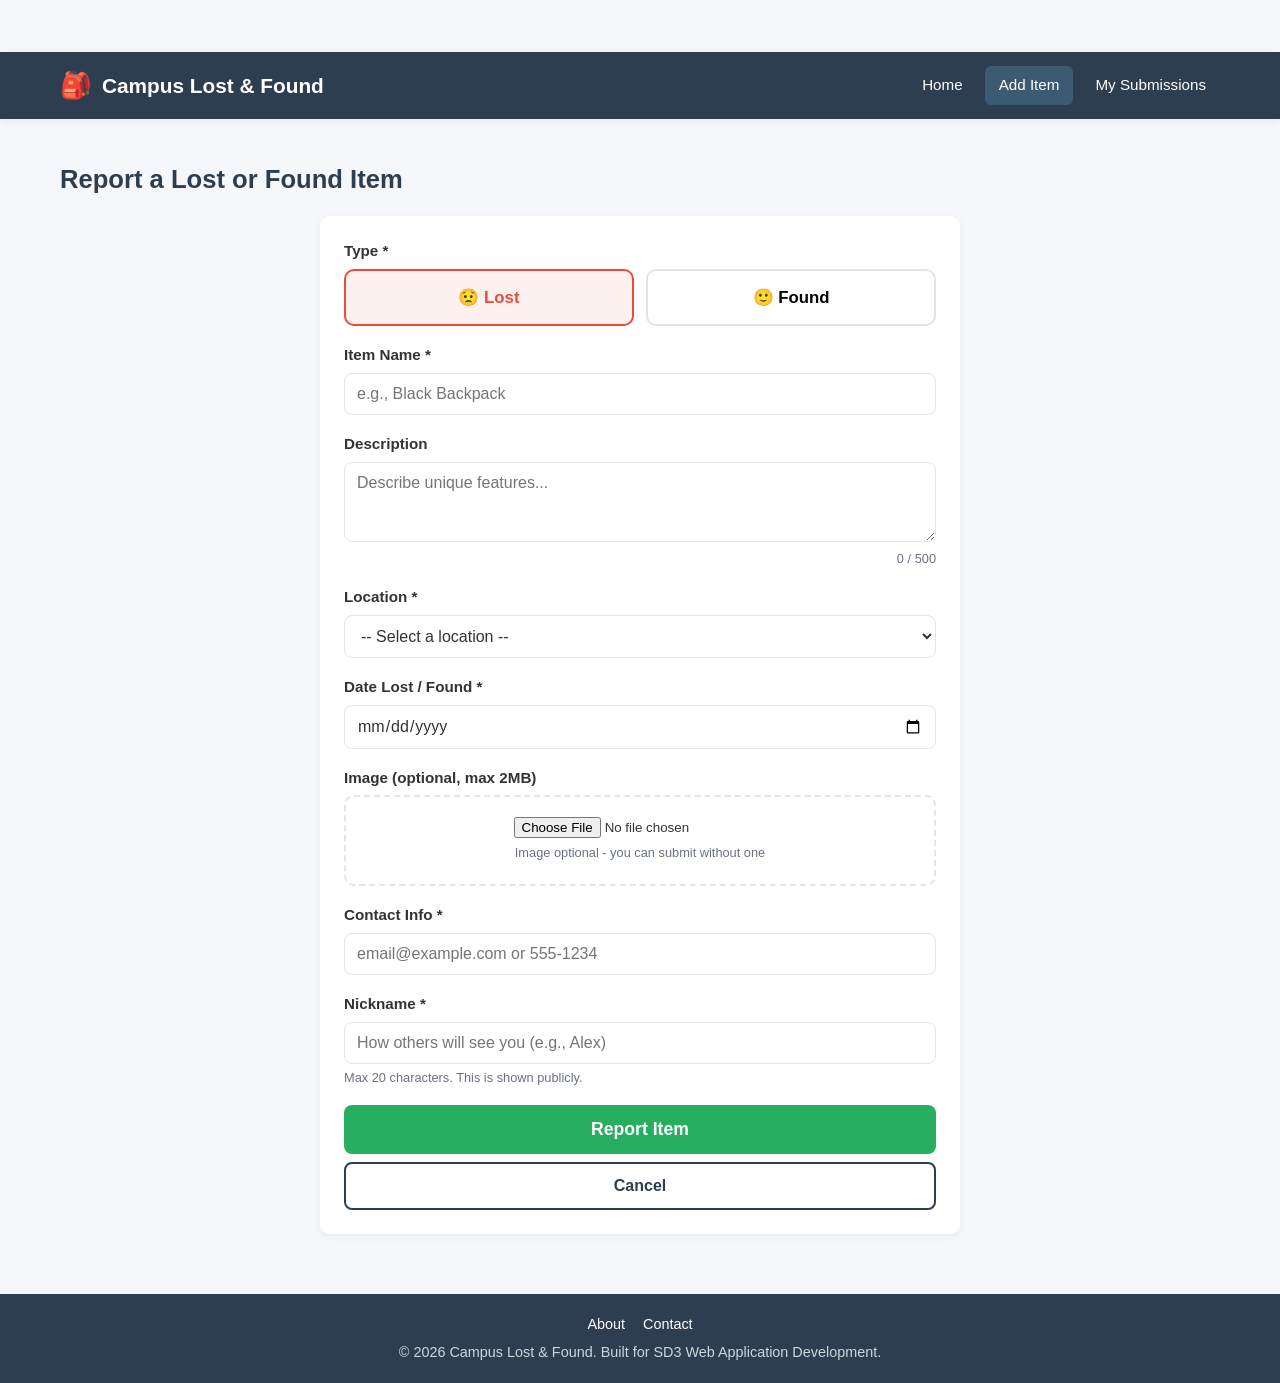
==== add.html @ e6de8836 "Add files via upload" ====
<!DOCTYPE html>
<html lang="en">
<head>
  <meta charset="UTF-8">
  <meta name="viewport" content="width=device-width, initial-scale=1.0">
  <title>Add Item - Campus Lost & Found</title>
  <link rel="stylesheet" href="style.css">
</head>
<body>
  <div class="page-wrap">

    <header class="site-header">
      <div class="nav-inner">
        <a class="logo" href="index.html">
          <span class="logo-icon">🎒</span>
          <span>Campus Lost &amp; Found</span>
        </a>
        <nav class="main-nav">
          <a href="index.html">Home</a>
          <a href="add.html">Add Item</a>
          <a href="my-submissions.html">My Submissions</a>
        </nav>
      </div>
    </header>

    <main class="container">
      <h1 class="page-title">Report a Lost or Found Item</h1>

      <!-- Success message (shown after submission) -->
      <div class="success-box hidden" id="successBox">
        <h3>🎉 Item reported successfully!</h3>
        <p>Save this code — you'll need it to mark the item as resolved later:</p>
        <div class="code-display" id="successCode"></div>
        <p>
          <a id="viewItemLink" href="#">View your item</a> &middot;
          <a href="index.html">Back to Home</a> &middot;
          <a href="add.html">Report another item</a>
        </p>
      </div>

      <form class="form-card" id="addItemForm" novalidate>

        <!-- 1. Type selector -->
        <div class="form-group">
          <label>Type *</label>
          <input type="hidden" id="itemType" value="lost">
          <div class="type-selector">
            <button type="button" class="type-btn lost active" data-type="lost">😟 Lost</button>
            <button type="button" class="type-btn found" data-type="found">🙂 Found</button>
          </div>
        </div>

        <!-- 2. Item name -->
        <div class="form-group">
          <label for="itemName">Item Name *</label>
          <input type="text" id="itemName" placeholder="e.g., Black Backpack" maxlength="60">
          <div class="field-error">Please enter an item name</div>
        </div>

        <!-- 3. Description -->
        <div class="form-group">
          <label for="description">Description</label>
          <textarea id="description" rows="3" placeholder="Describe unique features..." maxlength="500"></textarea>
          <div class="char-counter" id="charCounter">0 / 500</div>
        </div>

        <!-- 4. Location -->
        <div class="form-group">
          <label for="locationSelect">Location *</label>
          <select id="locationSelect">
            <option value="">-- Select a location --</option>
            <option value="Library 1st Floor">Library 1st Floor</option>
            <option value="Library 2nd Floor">Library 2nd Floor</option>
            <option value="Library 3rd Floor">Library 3rd Floor</option>
            <option value="Student Center">Student Center</option>
            <option value="Science Building">Science Building</option>
            <option value="Engineering Hall">Engineering Hall</option>
            <option value="Parking Lot A">Parking Lot A</option>
            <option value="Parking Lot B">Parking Lot B</option>
            <option value="Parking Lot C">Parking Lot C</option>
            <option value="Bus Stop">Bus Stop</option>
            <option value="Other">Other (please specify)</option>
          </select>
          <div class="field-error">Please select a location</div>
        </div>

        <div class="form-group hidden" id="otherLocationGroup">
          <label for="otherLocation">Specify Location *</label>
          <input type="text" id="otherLocation" placeholder="e.g., Cafeteria">
          <div class="field-error">Please specify the location</div>
        </div>

        <!-- 5. Date -->
        <div class="form-group">
          <label for="dateLostFound">Date Lost / Found *</label>
          <input type="date" id="dateLostFound">
          <div class="field-error">Please select a date</div>
        </div>

        <!-- 6. Image upload -->
        <div class="form-group">
          <label for="imageInput">Image (optional, max 2MB)</label>
          <div class="image-upload">
            <input type="file" id="imageInput" accept="image/*">
            <div class="field-hint">Image optional - you can submit without one</div>
            <div class="field-error" id="imageError" style="display:block;"></div>
            <div class="image-preview" id="imagePreview">
              <img src="" alt="Preview">
            </div>
          </div>
        </div>

        <!-- 7. Contact info -->
        <div class="form-group">
          <label for="contact">Contact Info *</label>
          <input type="text" id="contact" placeholder="email@example.com or 555-1234">
          <div class="field-error">Please enter a valid email or phone number</div>
        </div>

        <!-- 8. Nickname -->
        <div class="form-group">
          <label for="nickname">Nickname *</label>
          <input type="text" id="nickname" placeholder="How others will see you (e.g., Alex)" maxlength="20">
          <div class="field-hint">Max 20 characters. This is shown publicly.</div>
          <div class="field-error">Nickname required (shown to others)</div>
        </div>

        <!-- 9 & 10. Submit / Cancel -->
        <div class="form-actions">
          <button type="submit" class="btn btn-success btn-lg btn-block">Report Item</button>
        </div>
        <div class="form-actions">
          <a href="index.html" class="btn btn-outline btn-block">Cancel</a>
        </div>
      </form>
    </main>

    <footer class="site-footer">
      <div class="footer-links">
        <a href="#about">About</a>
        <a href="mailto:lostfound@campus.edu">Contact</a>
      </div>
      <div>&copy; 2026 Campus Lost &amp; Found. Built for SD3 Web Application Development.</div>
    </footer>
  </div>

  <script src="https://cdn.jsdelivr.net/npm/@supabase/supabase-js@2"></script>
  <script src="supabase-config.js"></script>
  <script src="app.js"></script>
</body>
</html>
---- style.css ----
/* ============================================
   Campus Lost & Found - style.css
   ============================================ */

:root {
  --primary: #2C3E50;
  --primary-light: #3d5a73;
  --lost: #E74C3C;
  --found: #27AE60;
  --bg: #F5F7FA;
  --text: #333333;
  --text-light: #6b7280;
  --border: #e1e5ea;
  --white: #ffffff;
  --radius: 10px;
  --shadow: 0 2px 8px rgba(0,0,0,0.06);
  --shadow-hover: 0 8px 24px rgba(0,0,0,0.12);
}

* { box-sizing: border-box; }

html, body {
  margin: 0;
  padding: 0;
  font-family: -apple-system, BlinkMacSystemFont, "Segoe UI", Roboto, Helvetica, Arial, sans-serif;
  background: var(--bg);
  color: var(--text);
  font-size: 16px;
  line-height: 1.5;
}

a { color: var(--primary); text-decoration: none; }
a:hover { text-decoration: underline; }

img { max-width: 100%; display: block; }

/* ---------- Layout ---------- */
.page-wrap {
  display: flex;
  flex-direction: column;
  min-height: 100vh;
}

.container {
  width: 100%;
  max-width: 1200px;
  margin: 0 auto;
  padding: 0 20px;
}

main.container {
  flex: 1;
  padding-top: 24px;
  padding-bottom: 60px;
  width: 100%;
}

/* ---------- Header / Nav ---------- */
header.site-header {
  background: var(--primary);
  color: var(--white);
  position: sticky;
  top: 0;
  z-index: 100;
  box-shadow: var(--shadow);
}

.nav-inner {
  display: flex;
  align-items: center;
  justify-content: space-between;
  padding: 14px 20px;
  max-width: 1200px;
  margin: 0 auto;
  flex-wrap: wrap;
  gap: 10px;
}

.logo {
  display: flex;
  align-items: center;
  gap: 10px;
  font-size: 1.3rem;
  font-weight: 700;
  color: var(--white);
}

.logo .logo-icon {
  font-size: 1.6rem;
}

nav.main-nav {
  display: flex;
  gap: 8px;
}

nav.main-nav a {
  color: var(--white);
  padding: 8px 14px;
  border-radius: 6px;
  font-weight: 500;
  font-size: 0.95rem;
  transition: background 0.15s ease;
}

nav.main-nav a:hover {
  background: var(--primary-light);
  text-decoration: none;
}

nav.main-nav a.active {
  background: var(--primary-light);
}

/* ---------- Footer ---------- */
footer.site-footer {
  background: var(--primary);
  color: #cdd6dd;
  text-align: center;
  padding: 20px;
  font-size: 0.9rem;
}

footer.site-footer a {
  color: var(--white);
}

footer.site-footer .footer-links {
  display: flex;
  justify-content: center;
  gap: 18px;
  margin-bottom: 6px;
  flex-wrap: wrap;
}

/* ---------- Buttons ---------- */
.btn {
  display: inline-flex;
  align-items: center;
  justify-content: center;
  gap: 6px;
  padding: 10px 20px;
  border-radius: 8px;
  border: none;
  font-size: 1rem;
  font-weight: 600;
  cursor: pointer;
  transition: transform 0.05s ease, opacity 0.15s ease, background 0.15s ease;
  text-decoration: none;
}

.btn:active { transform: scale(0.98); }

.btn-primary { background: var(--primary); color: var(--white); }
.btn-primary:hover { background: var(--primary-light); }

.btn-success { background: var(--found); color: var(--white); }
.btn-success:hover { opacity: 0.9; }

.btn-danger { background: var(--lost); color: var(--white); }
.btn-danger:hover { opacity: 0.9; }

.btn-outline {
  background: transparent;
  color: var(--primary);
  border: 2px solid var(--primary);
}
.btn-outline:hover { background: var(--primary); color: var(--white); }

.btn-block { width: 100%; }
.btn-lg { padding: 14px 24px; font-size: 1.1rem; }
.btn-sm { padding: 6px 12px; font-size: 0.85rem; }

.btn[disabled] {
  opacity: 0.5;
  cursor: not-allowed;
}

/* ---------- Toolbar (Home filters) ---------- */
.toolbar {
  display: flex;
  flex-wrap: wrap;
  gap: 12px;
  align-items: center;
  margin-bottom: 20px;
  background: var(--white);
  padding: 14px;
  border-radius: var(--radius);
  box-shadow: var(--shadow);
}

.search-box {
  position: relative;
  flex: 1 1 220px;
}

.search-box input {
  width: 100%;
  padding: 10px 14px 10px 36px;
  border: 1px solid var(--border);
  border-radius: 8px;
  font-size: 1rem;
}

.search-box .icon {
  position: absolute;
  left: 12px;
  top: 50%;
  transform: translateY(-50%);
  color: var(--text-light);
}

.filter-pills {
  display: flex;
  gap: 6px;
}

.pill {
  padding: 8px 16px;
  border-radius: 999px;
  border: 1px solid var(--border);
  background: var(--white);
  cursor: pointer;
  font-weight: 600;
  font-size: 0.9rem;
  color: var(--text);
  transition: all 0.15s ease;
}

.pill:hover { border-color: var(--primary); }

.pill.active {
  background: var(--primary);
  color: var(--white);
  border-color: var(--primary);
}

select#sortSelect, select.select-input {
  padding: 10px 14px;
  border-radius: 8px;
  border: 1px solid var(--border);
  background: var(--white);
  font-size: 1rem;
}

/* ---------- Card grid ---------- */
.grid {
  display: grid;
  grid-template-columns: 1fr;
  gap: 18px;
}

@media (min-width: 768px) {
  .grid { grid-template-columns: repeat(2, 1fr); }
}

@media (min-width: 1024px) {
  .grid { grid-template-columns: repeat(3, 1fr); }
}

.card {
  background: var(--white);
  border-radius: var(--radius);
  overflow: hidden;
  box-shadow: var(--shadow);
  transition: box-shadow 0.2s ease, transform 0.2s ease;
  cursor: pointer;
  display: flex;
  flex-direction: column;
}

.card:hover {
  box-shadow: var(--shadow-hover);
  transform: translateY(-3px);
}

.card-thumb {
  width: 100%;
  height: 170px;
  object-fit: cover;
  background: #e9edf1;
}

.card-thumb.placeholder {
  display: flex;
  align-items: center;
  justify-content: center;
  font-size: 2.5rem;
  color: #aab4bd;
}

.card-body {
  padding: 12px 14px 14px;
  display: flex;
  flex-direction: column;
  gap: 6px;
  flex: 1;
}

.card-title {
  font-weight: 700;
  font-size: 1.05rem;
  margin: 0;
}

.card-meta {
  font-size: 0.85rem;
  color: var(--text-light);
  display: flex;
  flex-direction: column;
  gap: 2px;
}

/* ---------- Badges ---------- */
.badge {
  display: inline-block;
  padding: 3px 10px;
  border-radius: 999px;
  font-size: 0.75rem;
  font-weight: 700;
  letter-spacing: 0.03em;
  text-transform: uppercase;
  color: var(--white);
  width: fit-content;
}

.badge-lost { background: var(--lost); }
.badge-found { background: var(--found); }
.badge-open { background: #f39c12; }
.badge-resolved { background: #95a5a6; }

/* ---------- Skeleton loading ---------- */
.skeleton {
  background: linear-gradient(90deg, #e9edf1 25%, #f3f5f7 37%, #e9edf1 63%);
  background-size: 400% 100%;
  animation: skeleton-loading 1.4s ease infinite;
  border-radius: var(--radius);
}

.skeleton-card { height: 280px; }

@keyframes skeleton-loading {
  0% { background-position: 100% 50%; }
  100% { background-position: 0 50%; }
}

/* ---------- Empty state ---------- */
.empty-state {
  text-align: center;
  padding: 60px 20px;
  color: var(--text-light);
  background: var(--white);
  border-radius: var(--radius);
  box-shadow: var(--shadow);
}

.empty-state .empty-icon {
  font-size: 3rem;
  margin-bottom: 10px;
}

/* ---------- Forms ---------- */
.form-card {
  background: var(--white);
  border-radius: var(--radius);
  box-shadow: var(--shadow);
  padding: 24px;
  max-width: 640px;
  margin: 0 auto;
}

.form-group {
  margin-bottom: 18px;
}

.form-group label {
  display: block;
  font-weight: 600;
  margin-bottom: 6px;
  font-size: 0.95rem;
}

.form-group input[type="text"],
.form-group input[type="date"],
.form-group input[type="email"],
.form-group input[type="tel"],
.form-group textarea,
.form-group select {
  width: 100%;
  padding: 11px 12px;
  border: 1px solid var(--border);
  border-radius: 8px;
  font-size: 1rem;
  font-family: inherit;
  background: var(--white);
  color: var(--text);
}

.form-group textarea { resize: vertical; min-height: 80px; }

.form-group input:focus,
.form-group textarea:focus,
.form-group select:focus {
  outline: none;
  border-color: var(--primary);
  box-shadow: 0 0 0 3px rgba(44,62,80,0.12);
}

.field-hint {
  font-size: 0.8rem;
  color: var(--text-light);
  margin-top: 4px;
}

.field-error {
  font-size: 0.8rem;
  color: var(--lost);
  margin-top: 4px;
  display: none;
}

.form-group.has-error input,
.form-group.has-error textarea,
.form-group.has-error select {
  border-color: var(--lost);
}

.form-group.has-error .field-error { display: block; }

.char-counter {
  text-align: right;
  font-size: 0.8rem;
  color: var(--text-light);
}

/* Type selector buttons */
.type-selector {
  display: flex;
  gap: 12px;
}

.type-btn {
  flex: 1;
  padding: 16px;
  border: 2px solid var(--border);
  border-radius: var(--radius);
  background: var(--white);
  font-size: 1.05rem;
  font-weight: 700;
  cursor: pointer;
  text-align: center;
  transition: all 0.15s ease;
}

.type-btn.lost.active {
  border-color: var(--lost);
  background: rgba(231,76,60,0.08);
  color: var(--lost);
}

.type-btn.found.active {
  border-color: var(--found);
  background: rgba(39,174,96,0.08);
  color: var(--found);
}

/* Image upload */
.image-upload {
  border: 2px dashed var(--border);
  border-radius: var(--radius);
  padding: 18px;
  text-align: center;
}

.image-preview {
  margin-top: 12px;
  max-height: 200px;
  border-radius: 8px;
  overflow: hidden;
  display: none;
}

.image-preview img {
  width: 100%;
  max-height: 200px;
  object-fit: contain;
  background: #f0f2f5;
}

/* Form actions */
.form-actions {
  display: flex;
  gap: 12px;
  margin-top: 8px;
  flex-wrap: wrap;
}

.form-actions .btn { flex: 1; }

/* Success message */
.success-box {
  background: #eafaf1;
  border: 1px solid var(--found);
  color: #1e7a45;
  padding: 18px;
  border-radius: var(--radius);
  margin-bottom: 20px;
}

.success-box .code-display {
  display: inline-block;
  background: var(--white);
  border: 1px dashed var(--found);
  padding: 4px 10px;
  border-radius: 6px;
  font-family: monospace;
  font-weight: 700;
  font-size: 1.05rem;
  margin: 6px 0;
}

/* ---------- Item details page ---------- */
.detail-grid {
  display: grid;
  grid-template-columns: 1fr;
  gap: 24px;
}

@media (min-width: 768px) {
  .detail-grid { grid-template-columns: 1fr 1fr; }
}

.detail-image-wrap {
  background: var(--white);
  border-radius: var(--radius);
  box-shadow: var(--shadow);
  overflow: hidden;
  cursor: zoom-in;
}

.detail-image-wrap img {
  width: 100%;
  height: 320px;
  object-fit: cover;
}

.detail-image-wrap.placeholder {
  display: flex;
  align-items: center;
  justify-content: center;
  height: 320px;
  font-size: 4rem;
  color: #aab4bd;
}

.detail-card {
  background: var(--white);
  border-radius: var(--radius);
  box-shadow: var(--shadow);
  padding: 22px;
}

.detail-card h1 {
  margin: 8px 0 10px;
  font-size: 1.6rem;
}

.info-grid {
  display: grid;
  grid-template-columns: 1fr 1fr;
  gap: 12px;
  margin: 16px 0;
}

.info-item .info-label {
  font-size: 0.78rem;
  color: var(--text-light);
  text-transform: uppercase;
  letter-spacing: 0.04em;
}

.info-item .info-value {
  font-weight: 600;
}

.contact-box {
  background: var(--bg);
  border-radius: 8px;
  padding: 14px;
  margin: 16px 0;
}

.warning-box {
  background: #fff8e1;
  border: 1px solid #f0c14b;
  color: #8a6d1d;
  border-radius: 8px;
  padding: 12px 14px;
  font-size: 0.9rem;
  margin: 14px 0;
}

/* ---------- Modal ---------- */
.modal-overlay {
  position: fixed;
  inset: 0;
  background: rgba(0,0,0,0.75);
  display: none;
  align-items: center;
  justify-content: center;
  z-index: 1000;
  padding: 20px;
}

.modal-overlay.open { display: flex; }

.modal-overlay img {
  max-width: 100%;
  max-height: 90vh;
  border-radius: 8px;
}

.modal-close {
  position: absolute;
  top: 20px;
  right: 28px;
  color: var(--white);
  font-size: 2rem;
  cursor: pointer;
  background: none;
  border: none;
}

/* ---------- My Submissions ---------- */
.login-card {
  background: var(--white);
  border-radius: var(--radius);
  box-shadow: var(--shadow);
  padding: 24px;
  max-width: 480px;
  margin: 0 auto;
}

.submission-row {
  background: var(--white);
  border-radius: var(--radius);
  box-shadow: var(--shadow);
  padding: 14px 16px;
  display: flex;
  align-items: center;
  justify-content: space-between;
  gap: 12px;
  margin-bottom: 12px;
  flex-wrap: wrap;
}

.submission-info {
  display: flex;
  flex-direction: column;
  gap: 4px;
}

.submission-info .row-title {
  font-weight: 700;
  cursor: pointer;
}

.submission-info .row-title:hover { text-decoration: underline; }

.submission-meta {
  display: flex;
  gap: 8px;
  align-items: center;
  flex-wrap: wrap;
  font-size: 0.85rem;
  color: var(--text-light);
}

.submission-actions {
  display: flex;
  gap: 8px;
}

.resolved-strike .row-title {
  text-decoration: line-through;
  color: var(--text-light);
}

/* ---------- Floating Add button (mobile) ---------- */
.fab {
  display: none;
  position: fixed;
  bottom: 24px;
  right: 24px;
  width: 56px;
  height: 56px;
  border-radius: 50%;
  background: var(--primary);
  color: var(--white);
  font-size: 1.8rem;
  align-items: center;
  justify-content: center;
  box-shadow: var(--shadow-hover);
  z-index: 90;
  text-decoration: none;
}

@media (max-width: 767px) {
  .fab { display: flex; }
}

/* ---------- Toast ---------- */
.toast {
  position: fixed;
  bottom: 24px;
  left: 50%;
  transform: translateX(-50%) translateY(20px);
  background: var(--primary);
  color: var(--white);
  padding: 12px 22px;
  border-radius: 8px;
  font-size: 0.95rem;
  box-shadow: var(--shadow-hover);
  opacity: 0;
  pointer-events: none;
  transition: opacity 0.25s ease, transform 0.25s ease;
  z-index: 1100;
}

.toast.show {
  opacity: 1;
  transform: translateX(-50%) translateY(0);
}

/* ---------- Misc ---------- */
.page-title {
  font-size: 1.6rem;
  margin-bottom: 18px;
  color: var(--primary);
}

.center-text { text-align: center; }
.mt-16 { margin-top: 16px; }
.mb-16 { margin-bottom: 16px; }
.text-muted { color: var(--text-light); font-size: 0.9rem; }

.load-more-wrap {
  text-align: center;
  margin-top: 24px;
}

.hidden { display: none !important; }

/* ---------- Spinner ---------- */
.spinner {
  width: 36px;
  height: 36px;
  border: 4px solid var(--border);
  border-top-color: var(--primary);
  border-radius: 50%;
  animation: spin 0.7s linear infinite;
  margin: 0 auto 10px;
}

@keyframes spin {
  to { transform: rotate(360deg); }
}
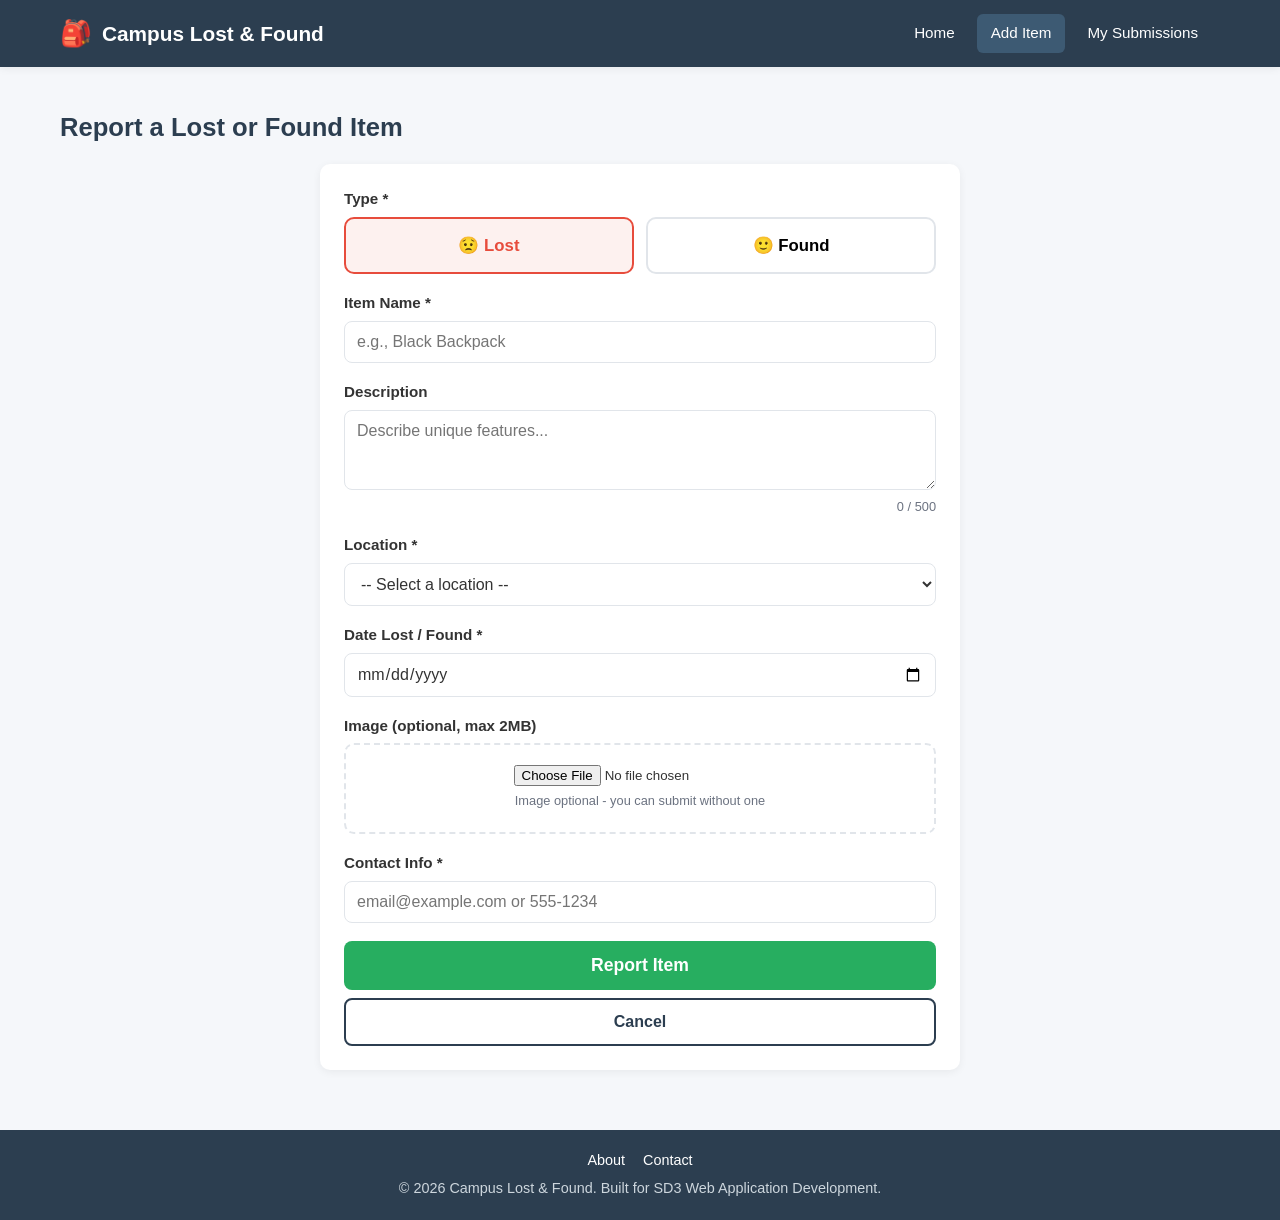
==== commit 6d634734: "Add Supabase Auth, fix UI/UX bugs,   add documentation" ====
--- a/add.html
+++ b/add.html
@@ -19,6 +19,7 @@
           <a href="index.html">Home</a>
           <a href="add.html">Add Item</a>
           <a href="my-submissions.html">My Submissions</a>
+          <span id="authNavItem"></span>
         </nav>
       </div>
     </header>
@@ -29,8 +30,7 @@
       <!-- Success message (shown after submission) -->
       <div class="success-box hidden" id="successBox">
         <h3>🎉 Item reported successfully!</h3>
-        <p>Save this code — you'll need it to mark the item as resolved later:</p>
-        <div class="code-display" id="successCode"></div>
+        <p>You can manage this item from <a href="my-submissions.html">My Submissions</a>.</p>
         <p>
           <a id="viewItemLink" href="#">View your item</a> &middot;
           <a href="index.html">Back to Home</a> &middot;
@@ -117,15 +117,7 @@
           <div class="field-error">Please enter a valid email or phone number</div>
         </div>
 
-        <!-- 8. Nickname -->
-        <div class="form-group">
-          <label for="nickname">Nickname *</label>
-          <input type="text" id="nickname" placeholder="How others will see you (e.g., Alex)" maxlength="20">
-          <div class="field-hint">Max 20 characters. This is shown publicly.</div>
-          <div class="field-error">Nickname required (shown to others)</div>
-        </div>
-
-        <!-- 9 & 10. Submit / Cancel -->
+        <!-- 9. Submit -->
         <div class="form-actions">
           <button type="submit" class="btn btn-success btn-lg btn-block">Report Item</button>
         </div>
@@ -146,6 +138,7 @@
 
   <script src="https://cdn.jsdelivr.net/npm/@supabase/supabase-js@2"></script>
   <script src="supabase-config.js"></script>
+  <script src="auth.js"></script>
   <script src="app.js"></script>
 </body>
 </html>
--- a/style.css
+++ b/style.css
@@ -751,6 +751,19 @@
 
 .hidden { display: none !important; }
 
+/* ---------- Legacy Notice ---------- */
+.legacy-notice {
+  background: #fff8e1;
+  border: 1px solid #f0c14b;
+  color: #8a6d1d;
+  border-radius: 8px;
+  padding: 12px 14px;
+  font-size: 0.9rem;
+  margin-top: 12px;
+  text-align: center;
+  width: 100%;
+}
+
 /* ---------- Spinner ---------- */
 .spinner {
   width: 36px;
@@ -765,3 +778,152 @@
 @keyframes spin {
   to { transform: rotate(360deg); }
 }
+
+/* ---------- Auth Card ---------- */
+.auth-card {
+  background: var(--white);
+  border-radius: var(--radius);
+  box-shadow: var(--shadow);
+  padding: 28px 24px;
+  max-width: 440px;
+  margin: 0 auto;
+  transition: filter 0.2s ease;
+}
+
+.auth-card-blur {
+  filter: blur(2px);
+  pointer-events: none;
+}
+
+.auth-tabs {
+  display: flex;
+  border-bottom: 2px solid var(--border);
+  margin-bottom: 24px;
+}
+
+.auth-tab {
+  flex: 1;
+  padding: 12px;
+  border: none;
+  background: none;
+  font-size: 1rem;
+  font-weight: 600;
+  color: var(--text-light);
+  cursor: pointer;
+  border-bottom: 2px solid transparent;
+  margin-bottom: -2px;
+  transition: color 0.15s ease, border-color 0.15s ease;
+}
+
+.auth-tab:hover {
+  color: var(--text);
+}
+
+.auth-tab.active {
+  color: var(--primary);
+  border-bottom-color: var(--primary);
+}
+
+.auth-error {
+  background: #fef2f2;
+  border: 1px solid var(--lost);
+  color: #991b1b;
+  padding: 12px 14px;
+  border-radius: 8px;
+  font-size: 0.9rem;
+  margin-bottom: 16px;
+}
+
+.auth-success {
+  text-align: center;
+  padding: 40px 20px;
+}
+
+.auth-success h3 {
+  margin: 0 0 10px;
+  color: var(--found);
+}
+
+.auth-loading {
+  display: flex;
+  justify-content: center;
+  padding: 40px 0;
+}
+
+/* ---------- Google Button ---------- */
+.btn-google {
+  display: inline-flex;
+  align-items: center;
+  justify-content: center;
+  gap: 10px;
+  padding: 12px 20px;
+  border-radius: 8px;
+  border: 2px solid #dadce0;
+  background: var(--white);
+  color: #3c4043;
+  font-size: 1rem;
+  font-weight: 600;
+  cursor: pointer;
+  transition: background 0.15s ease, box-shadow 0.15s ease;
+}
+
+.btn-google:hover {
+  background: #f8f9fa;
+  box-shadow: 0 1px 3px rgba(0,0,0,0.08);
+}
+
+.btn-google:active {
+  transform: scale(0.98);
+}
+
+.google-icon {
+  flex-shrink: 0;
+}
+
+/* ---------- Auth Divider ---------- */
+.auth-divider {
+  display: flex;
+  align-items: center;
+  margin: 18px 0;
+  color: var(--text-light);
+  font-size: 0.85rem;
+}
+
+.auth-divider::before,
+.auth-divider::after {
+  content: '';
+  flex: 1;
+  height: 1px;
+  background: var(--border);
+}
+
+.auth-divider span {
+  padding: 0 14px;
+}
+
+/* ---------- Auth Switch Text ---------- */
+.auth-switch-text {
+  text-align: center;
+  font-size: 0.9rem;
+  color: var(--text-light);
+  margin-top: 16px;
+}
+
+.auth-switch-text a {
+  color: var(--primary);
+  font-weight: 600;
+}
+
+/* ---------- Nav Auth Indicator ---------- */
+.nav-user {
+  font-weight: 600 !important;
+}
+
+.nav-logout {
+  opacity: 0.75;
+  font-size: 0.85rem !important;
+}
+
+.nav-logout:hover {
+  opacity: 1;
+}
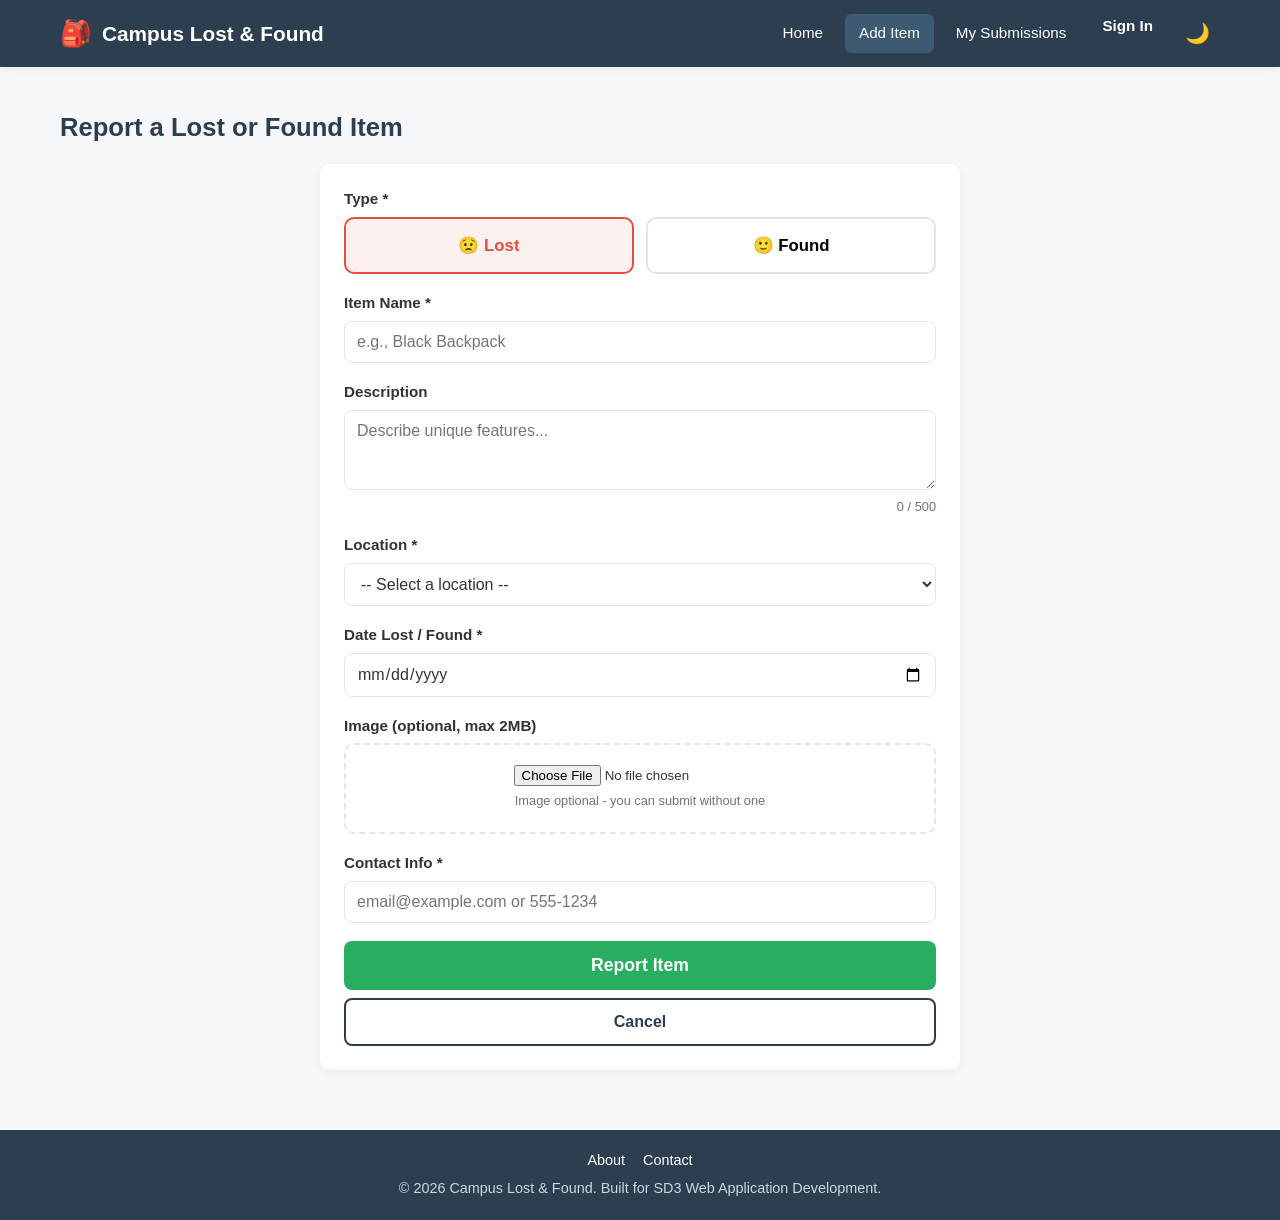
==== commit 978fa935: "UI modernization updates" ====
--- a/add.html
+++ b/add.html
@@ -5,6 +5,9 @@
   <meta name="viewport" content="width=device-width, initial-scale=1.0">
   <title>Add Item - Campus Lost & Found</title>
   <link rel="stylesheet" href="style.css">
+  <script>
+    (function(){try{var t=localStorage.getItem('lf_theme');if(t==='dark')document.documentElement.setAttribute('data-theme','dark');}catch(e){}})();
+  </script>
 </head>
 <body>
   <div class="page-wrap">
@@ -19,7 +22,8 @@
           <a href="index.html">Home</a>
           <a href="add.html">Add Item</a>
           <a href="my-submissions.html">My Submissions</a>
-          <span id="authNavItem"></span>
+          <span id="authNavItem"><a href="auth.html" class="nav-auth-btn">Sign In</a></span>
+          <button id="themeToggle" class="theme-toggle" aria-label="Toggle dark mode" onclick="toggleTheme()">🌙</button>
         </nav>
       </div>
     </header>
--- a/style.css
+++ b/style.css
@@ -15,9 +15,248 @@
   --radius: 10px;
   --shadow: 0 2px 8px rgba(0,0,0,0.06);
   --shadow-hover: 0 8px 24px rgba(0,0,0,0.12);
+  --skeleton-from: #e9edf1;
+  --skeleton-to: #f3f5f7;
+  --card-bg: #ffffff;
+}
+
+/* ============================================
+   Dark Mode
+   ============================================ */
+[data-theme="dark"] {
+  --primary: #1a2633;
+  --primary-light: #2c3e50;
+  --bg: #0d1117;
+  --text: #e6edf3;
+  --text-light: #8b949e;
+  --border: #30363d;
+  --shadow: 0 2px 8px rgba(0,0,0,0.35);
+  --shadow-hover: 0 8px 24px rgba(0,0,0,0.5);
+  --skeleton-from: #21262d;
+  --skeleton-to: #30363d;
+  --card-bg: #161b22;
+}
+
+/* Theme transition (applied via JS during toggle) */
+html.theme-transitioning,
+html.theme-transitioning *,
+html.theme-transitioning *::before,
+html.theme-transitioning *::after {
+  transition: background-color 0.3s ease, color 0.3s ease,
+              border-color 0.3s ease, box-shadow 0.3s ease !important;
+}
+
+/* Dark mode overrides for hardcoded-color elements */
+[data-theme="dark"] .warning-box {
+  background: #2d2200;
+  border-color: #5c4400;
+  color: #d4a94b;
+}
+
+[data-theme="dark"] .success-box {
+  background: #0a2e1a;
+  border-color: var(--found);
+  color: #6bda9b;
+}
+
+[data-theme="dark"] .auth-error {
+  background: #2d0a0a;
+  color: #f7a7a7;
+}
+
+[data-theme="dark"] .auth-success h3 {
+  color: #6bda9b;
+}
+
+[data-theme="dark"] .auth-success p {
+  color: var(--text-light);
+}
+
+[data-theme="dark"] .legacy-notice {
+  background: #2d2200;
+  border-color: #5c4400;
+  color: #d4a94b;
+}
+
+[data-theme="dark"] .contact-box {
+  background: var(--bg);
+}
+
+[data-theme="dark"] .skeleton {
+  background: linear-gradient(90deg, var(--skeleton-from) 25%, var(--skeleton-to) 37%, var(--skeleton-from) 63%);
+}
+
+[data-theme="dark"] .image-upload {
+  border-color: var(--border);
+}
+
+[data-theme="dark"] .google-icon-wrapper {
+  background: #222;
+}
+
+[data-theme="dark"] .btn-google {
+  border-color: var(--border);
+  background: var(--card-bg);
+  color: var(--text);
+}
+
+[data-theme="dark"] .btn-google:hover {
+  background: #1e293b;
+}
+
+[data-theme="dark"] .pill {
+  background: var(--card-bg);
+  color: var(--text);
+  border-color: var(--border);
+}
+
+[data-theme="dark"] .pill:hover {
+  border-color: #4a6fa5;
+}
+
+[data-theme="dark"] .submission-row {
+  background: var(--card-bg);
+}
+
+[data-theme="dark"] .empty-state {
+  background: var(--card-bg);
+}
+
+[data-theme="dark"] .login-card {
+  background: var(--card-bg);
+}
+
+[data-theme="dark"] .card {
+  background: var(--card-bg);
+}
+
+[data-theme="dark"] .form-card {
+  background: var(--card-bg);
+}
+
+[data-theme="dark"] .detail-card {
+  background: var(--card-bg);
+}
+
+[data-theme="dark"] .detail-image-wrap {
+  background: var(--card-bg);
+}
+
+[data-theme="dark"] .auth-card {
+  background: var(--card-bg);
+}
+
+[data-theme="dark"] .card-thumb {
+  background: var(--skeleton-from);
+}
+
+[data-theme="dark"] .detail-image-wrap.placeholder {
+  background: var(--skeleton-from);
+  color: var(--text-light);
+}
+
+[data-theme="dark"] .card-thumb.placeholder {
+  color: var(--text-light);
+}
+
+[data-theme="dark"] .toolbar {
+  background: var(--card-bg);
+}
+
+[data-theme="dark"] .info-grid .info-label {
+  color: var(--text-light);
+}
+
+[data-theme="dark"] .submission-meta {
+  color: var(--text-light);
+}
+
+[data-theme="dark"] .modal-overlay {
+  background: rgba(0,0,0,0.85);
+}
+
+[data-theme="dark"] .nav-user {
+  color: var(--white) !important;
+}
+
+[data-theme="dark"] select#sortSelect,
+[data-theme="dark"] select.select-input {
+  background: var(--card-bg);
+  color: var(--text);
+  border-color: var(--border);
+}
+
+[data-theme="dark"] .search-box input {
+  background: var(--card-bg);
+  color: var(--text);
+  border-color: var(--border);
+}
+
+[data-theme="dark"] .form-group input,
+[data-theme="dark"] .form-group select,
+[data-theme="dark"] .form-group textarea {
+  background: var(--bg);
+  color: var(--text);
+  border-color: var(--border);
+}
+
+/* ---------- Dark Mode: Text Contrast Fixes ---------- */
+[data-theme="dark"] .btn-outline {
+  color: #58a6ff;
+  border-color: #58a6ff;
+}
+[data-theme="dark"] .btn-outline:hover {
+  background: #58a6ff;
+  color: #fff;
+}
+[data-theme="dark"] .page-title {
+  color: #e6edf3;
+}
+[data-theme="dark"] .info-label {
+  color: #8b949e !important;
+}
+[data-theme="dark"] .card-thumb.placeholder {
+  color: #8b949e;
+}
+[data-theme="dark"] .detail-image-wrap.placeholder {
+  color: #8b949e;
+}
+[data-theme="dark"] .pill.active {
+  background: #1f6feb;
+  border-color: #1f6feb;
+}
+[data-theme="dark"] .pill {
+  color: #e6edf3;
+}
+[data-theme="dark"] input::placeholder,
+[data-theme="dark"] textarea::placeholder {
+  color: #8b949e;
+  opacity: 1;
+}
+[data-theme="dark"] .auth-tab.active {
+  color: #58a6ff;
+  border-bottom-color: #58a6ff;
+}
+[data-theme="dark"] .auth-divider {
+  color: #8b949e;
+}
+[data-theme="dark"] nav.main-nav a {
+  color: #cdd6dd;
+}
+[data-theme="dark"] nav.main-nav a:hover,
+[data-theme="dark"] nav.main-nav a.active {
+  color: #fff;
+}
+[data-theme="dark"] .badge-open {
+  background: #d29922;
+}
+[data-theme="dark"] .auth-switch-text a {
+  color: #58a6ff;
 }
 
 * { box-sizing: border-box; }
+
+html { scroll-behavior: smooth; }
 
 html, body {
   margin: 0;
@@ -27,6 +266,7 @@
   color: var(--text);
   font-size: 16px;
   line-height: 1.5;
+  transition: background-color 0.3s ease, color 0.3s ease;
 }
 
 a { color: var(--primary); text-decoration: none; }
@@ -110,6 +350,38 @@
 
 nav.main-nav a.active {
   background: var(--primary-light);
+}
+
+.nav-auth-btn {
+  font-weight: 600 !important;
+}
+
+.theme-toggle {
+  background: none;
+  border: none;
+  font-size: 1.25rem;
+  cursor: pointer;
+  padding: 6px 10px;
+  border-radius: 6px;
+  color: var(--white);
+  line-height: 1;
+  transition: background 0.2s ease, transform 0.2s ease;
+}
+
+.theme-toggle:hover {
+  background: var(--primary-light);
+  transform: scale(1.1);
+}
+
+.theme-toggle:active {
+  transform: scale(0.95);
+}
+
+@media (max-width: 600px) {
+  .theme-toggle {
+    font-size: 1.1rem;
+    padding: 4px 8px;
+  }
 }
 
 /* ---------- Footer ---------- */
@@ -258,6 +530,43 @@
   .grid { grid-template-columns: repeat(3, 1fr); }
 }
 
+/* List view styles */
+.grid.list-view {
+  grid-template-columns: 1fr !important;
+}
+
+.grid.list-view .card {
+  flex-direction: row;
+}
+
+.grid.list-view .card-thumb {
+  width: 120px;
+  height: 120px;
+  min-height: 120px;
+  flex-shrink: 0;
+}
+
+.grid.list-view .card-thumb.placeholder {
+  width: 120px;
+  height: 120px;
+  font-size: 2rem;
+}
+
+.grid.list-view .card-body {
+  justify-content: center;
+}
+
+@media (max-width: 600px) {
+  .grid.list-view .card {
+    flex-direction: column;
+  }
+  .grid.list-view .card-thumb,
+  .grid.list-view .card-thumb.placeholder {
+    width: 100%;
+    height: 140px;
+  }
+}
+
 .card {
   background: var(--white);
   border-radius: var(--radius);
@@ -331,7 +640,10 @@
 
 /* ---------- Skeleton loading ---------- */
 .skeleton {
-  background: linear-gradient(90deg, #e9edf1 25%, #f3f5f7 37%, #e9edf1 63%);
+  background: linear-gradient(90deg,
+    var(--skeleton-from, #e9edf1) 25%,
+    var(--skeleton-to, #f3f5f7) 37%,
+    var(--skeleton-from, #e9edf1) 63%);
   background-size: 400% 100%;
   animation: skeleton-loading 1.4s ease infinite;
   border-radius: var(--radius);
@@ -381,6 +693,7 @@
 }
 
 .form-group input[type="text"],
+.form-group input[type="password"],
 .form-group input[type="date"],
 .form-group input[type="email"],
 .form-group input[type="tel"],
@@ -709,29 +1022,6 @@
   .fab { display: flex; }
 }
 
-/* ---------- Toast ---------- */
-.toast {
-  position: fixed;
-  bottom: 24px;
-  left: 50%;
-  transform: translateX(-50%) translateY(20px);
-  background: var(--primary);
-  color: var(--white);
-  padding: 12px 22px;
-  border-radius: 8px;
-  font-size: 0.95rem;
-  box-shadow: var(--shadow-hover);
-  opacity: 0;
-  pointer-events: none;
-  transition: opacity 0.25s ease, transform 0.25s ease;
-  z-index: 1100;
-}
-
-.toast.show {
-  opacity: 1;
-  transform: translateX(-50%) translateY(0);
-}
-
 /* ---------- Misc ---------- */
 .page-title {
   font-size: 1.6rem;
@@ -927,3 +1217,89 @@
 .nav-logout:hover {
   opacity: 1;
 }
+
+/* ============================================
+   Animations & Polish
+   ============================================ */
+
+/* Page entrance */
+@keyframes page-fade-in {
+  from { opacity: 0; transform: translateY(8px); }
+  to   { opacity: 1; transform: translateY(0); }
+}
+
+main.container {
+  animation: page-fade-in 0.35s ease both;
+}
+
+/* Card entrance */
+@keyframes card-enter {
+  from { opacity: 0; transform: translateY(16px); }
+  to   { opacity: 1; transform: translateY(0); }
+}
+
+.card {
+  animation: card-enter 0.35s ease both;
+}
+
+/* Enhanced toast with progress bar */
+.toast {
+  position: fixed;
+  bottom: 24px;
+  left: 50%;
+  transform: translateX(-50%) translateY(20px);
+  background: var(--primary);
+  color: var(--white);
+  padding: 14px 24px;
+  border-radius: 10px;
+  font-size: 0.95rem;
+  font-weight: 500;
+  box-shadow: 0 4px 24px rgba(0,0,0,0.18);
+  opacity: 0;
+  pointer-events: none;
+  transition: opacity 0.3s cubic-bezier(0.22, 1, 0.36, 1),
+              transform 0.3s cubic-bezier(0.22, 1, 0.36, 1);
+  z-index: 1100;
+  overflow: hidden;
+}
+
+.toast.show {
+  opacity: 1;
+  transform: translateX(-50%) translateY(0);
+}
+
+/* Progress bar at bottom of toast */
+.toast::after {
+  content: '';
+  position: absolute;
+  bottom: 0;
+  left: 0;
+  height: 3px;
+  background: rgba(255,255,255,0.35);
+  border-radius: 0 0 10px 10px;
+  animation: toast-shrink 2.8s linear forwards;
+}
+
+@keyframes toast-shrink {
+  from { width: 100%; }
+  to   { width: 0%; }
+}
+
+/* Button hover lift */
+.btn:not(:active):hover {
+  transform: translateY(-1px);
+  box-shadow: 0 4px 12px rgba(0,0,0,0.1);
+}
+
+[data-theme="dark"] .btn:not(:active):hover {
+  box-shadow: 0 4px 12px rgba(0,0,0,0.3);
+}
+
+/* Focus ring consistency */
+.btn:focus-visible,
+input:focus-visible,
+select:focus-visible,
+textarea:focus-visible {
+  outline: 2px solid var(--primary);
+  outline-offset: 2px;
+}
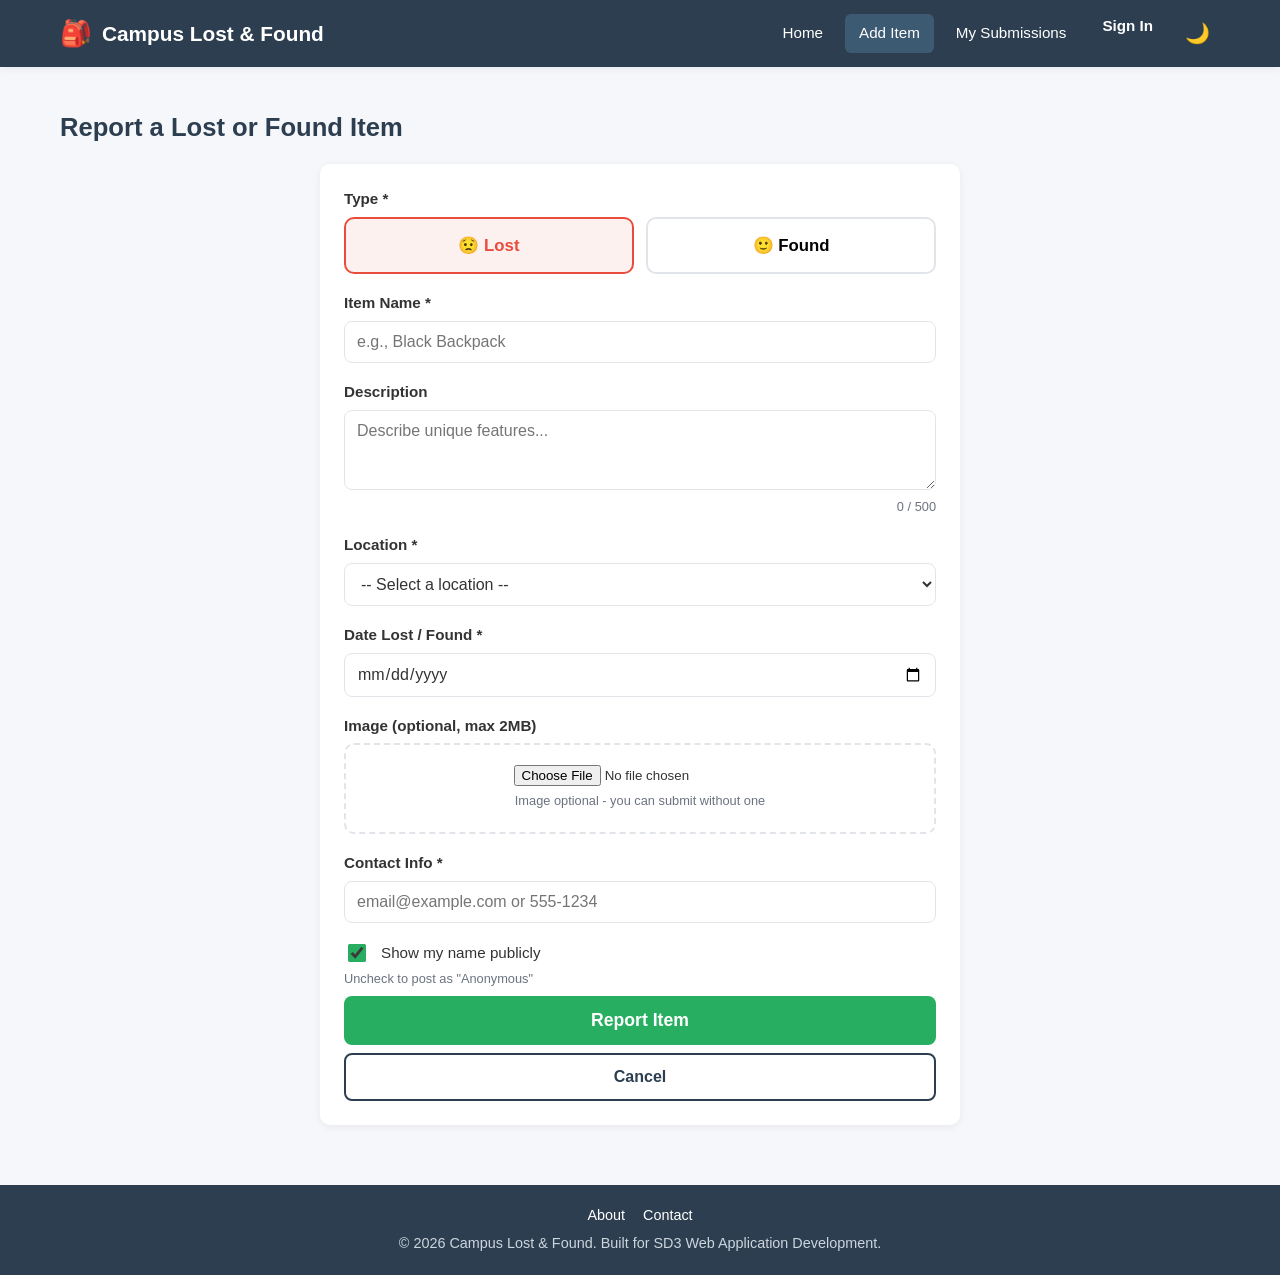
==== commit b502cc3b: "Add privacy features: name toggle on add   form, blurred contact for non-signed-in users" ====
--- a/add.html
+++ b/add.html
@@ -121,6 +121,15 @@
           <div class="field-error">Please enter a valid email or phone number</div>
         </div>
 
+        <!-- 8. Privacy toggle -->
+        <div class="form-group" style="margin-bottom:6px;">
+          <div style="display:flex;align-items:center;gap:12px;flex-wrap:nowrap;">
+            <input type="checkbox" id="showNameToggle" checked style="width:18px;height:18px;cursor:pointer;flex-shrink:0;accent-color:var(--found);">
+            <label for="showNameToggle" style="font-weight:500;cursor:pointer;margin:0;white-space:nowrap;">Show my name publicly</label>
+          </div>
+          <div class="field-hint" style="margin-top:4px;">Uncheck to post as "Anonymous"</div>
+        </div>
+
         <!-- 9. Submit -->
         <div class="form-actions">
           <button type="submit" class="btn btn-success btn-lg btn-block">Report Item</button>
